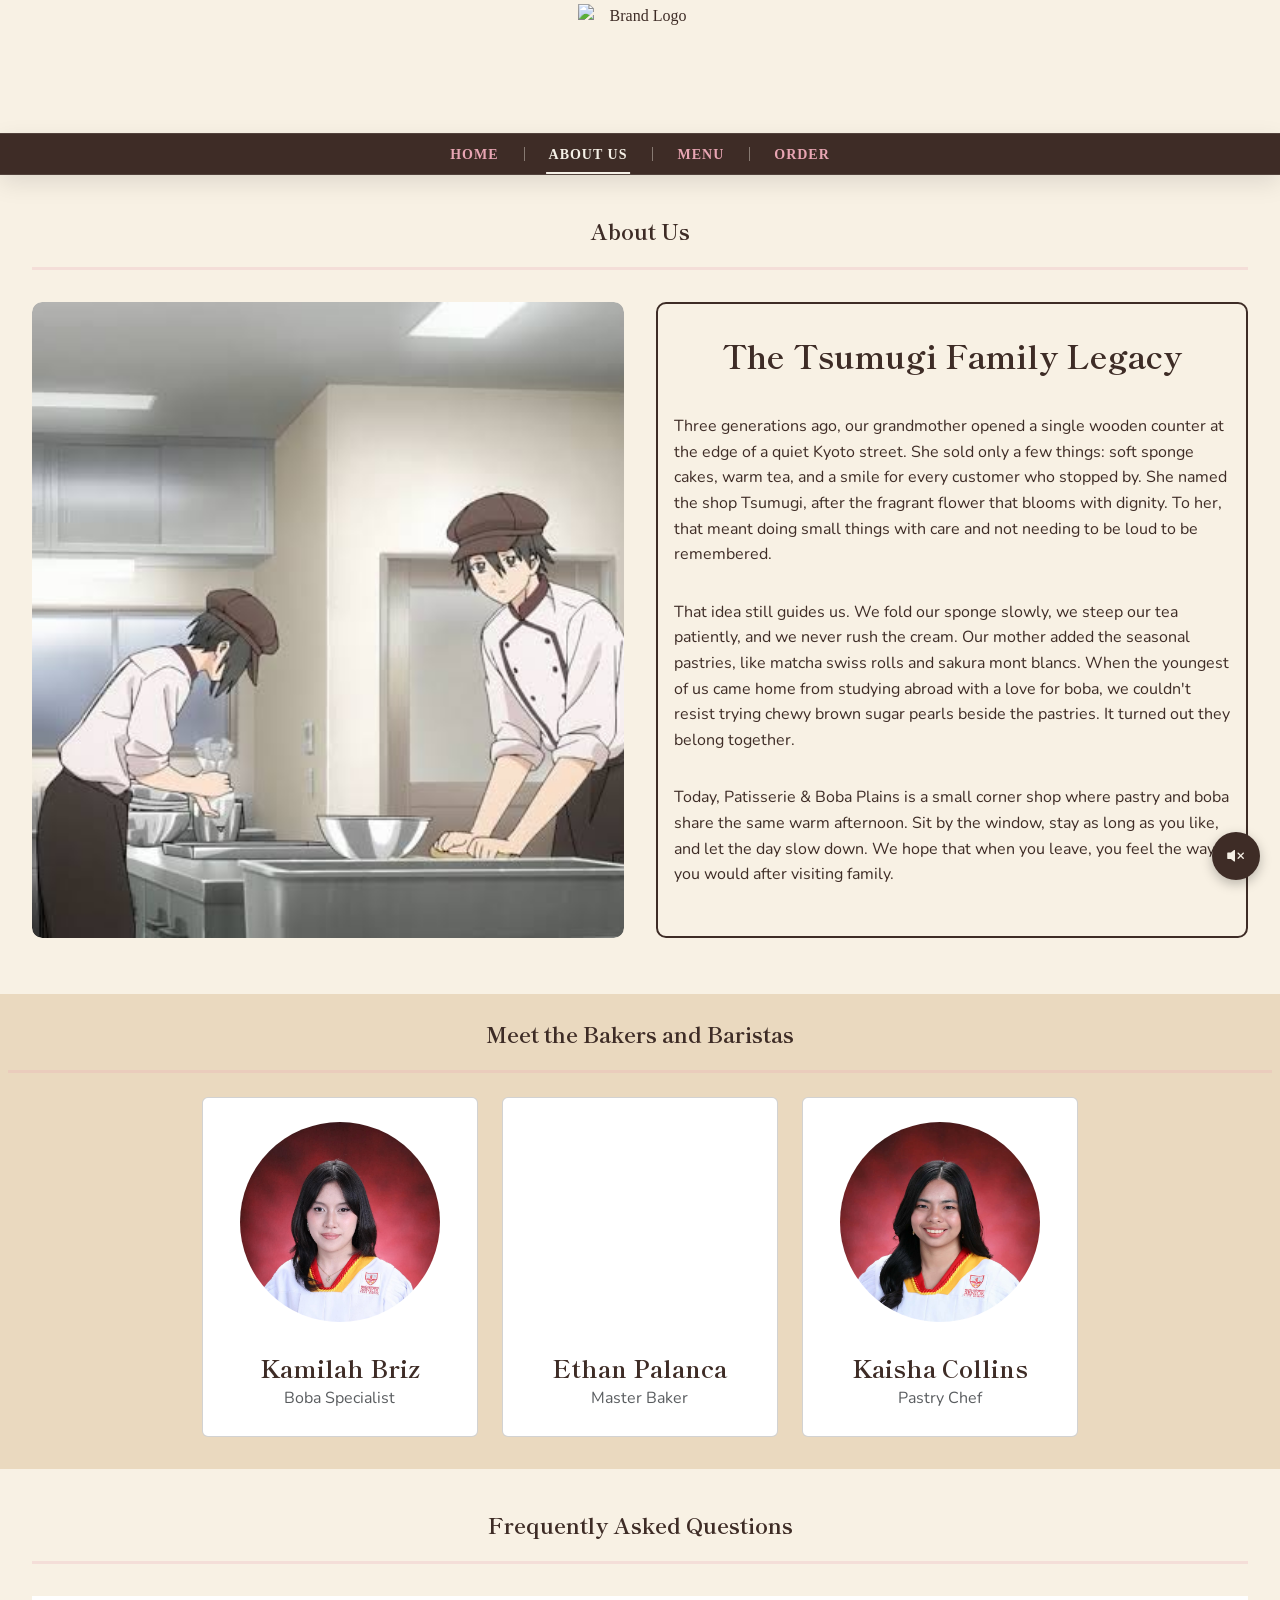
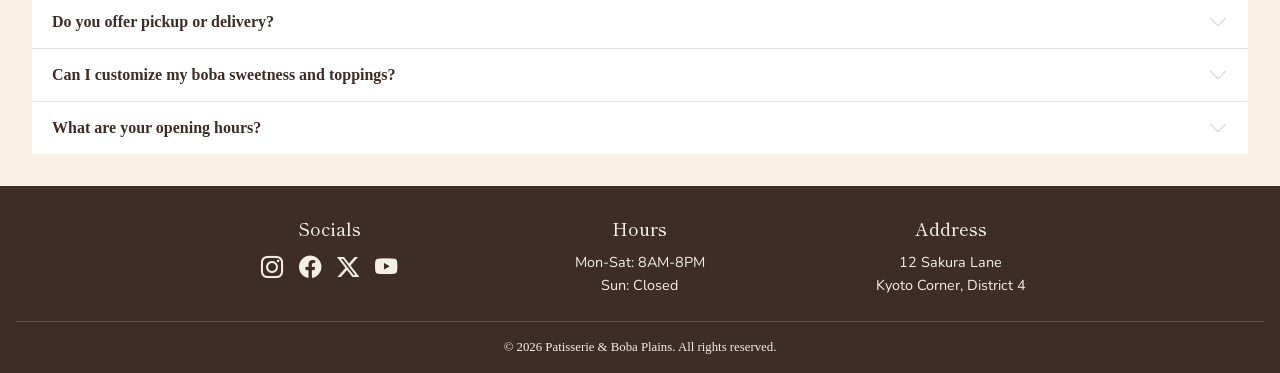
==== about.html @ 4ae6fe19 "FINAL" ====
<!DOCTYPE html>
<html lang="en">
<head>
    <meta charset="UTF-8">
    <meta name="viewport" content="width=device-width, initial-scale=1.0">
    <title>Patisserie &amp; Boba Plains</title>
    <link
        href="https://cdn.jsdelivr.net/npm/bootstrap@5.3.8/dist/css/bootstrap.min.css"
        rel="stylesheet"
        integrity="sha384-sRIl4kxILFvY47J16cr9ZwB07vP4J8+LH7qKQnuqkuIAvNWLzeN8tE5YBujZqJLB"
        crossorigin="anonymous">
    <link rel="stylesheet" href="style.css">
    <link rel="stylesheet" href="https://cdn.jsdelivr.net/npm/bootstrap-icons@1.11.3/font/bootstrap-icons.min.css">
    <link rel="preconnect" href="https://fonts.googleapis.com">
    <link rel="preconnect" href="https://fonts.gstatic.com" crossorigin>
    <link href="https://fonts.googleapis.com/css2?family=Nunito:wght@400;700&family=Shippori+Mincho:wght@400;700&display=swap" rel="stylesheet">
</head>

<body>
    <header>
        <div class="container text-center">
            <img src="images/logo.png" alt="Brand Logo" height="125" width="125">
        </div>
    </header>
    <nav>
        <button class="nav-toggle" aria-label="Toggle menu" aria-expanded="false">
            <span></span>
            <span></span>
            <span></span>
        </button>
        <ul id="nav-links">
            <li><a href="index.html">HOME</a></li>
            <li><a href="about.html" class="active">ABOUT US</a></li>
            <li><a href="menu.html">MENU</a></li>
            <li><a href="order.html">ORDER</a></li>
        </ul>
    </nav>

    <main>
        <div class="first">
            <div class="section-title">About Us</div>
            <hr>
        <div class="story-container">
            <div class="image-cell" id="gc-1">
                <img src="images/kitchen.jpeg" alt="Bakery Image" class="img-fluid">
            </div>
            <div class="cell-content" id="gc-2">
                <h3>The Tsumugi Family Legacy</h3>
            </br>
                <p>Three generations ago, our grandmother opened a single wooden counter at the edge of a quiet Kyoto street. She sold only a few things: soft sponge cakes, warm tea, and a smile for every customer who stopped by. She named the shop Tsumugi, after the fragrant flower that blooms with dignity. To her, that meant doing small things with care and not needing to be loud to be remembered.</p>
                <p>That idea still guides us. We fold our sponge slowly, we steep our tea patiently, and we never rush the cream. Our mother added the seasonal pastries, like matcha swiss rolls and sakura mont blancs. When the youngest of us came home from studying abroad with a love for boba, we couldn't resist trying chewy brown sugar pearls beside the pastries. It turned out they belong together.</p>
                <p>Today, Patisserie & Boba Plains is a small corner shop where pastry and boba share the same warm afternoon. Sit by the window, stay as long as you like, and let the day slow down. We hope that when you leave, you feel the way you would after visiting family.</p>
            </div>
            </div>
        </div>
    </br>
    <div class="second">
        <div class="section-title">Meet the Bakers and Baristas</div>
        <hr>
        <div class="row row-cols-1 row-cols-md-3 g-4 team-row">
        <div class="col">
            <div class="card h-100">
                <img src="images/profile/BRIZ.jpg" class="team-photo rounded-circle mx-auto" alt="...">
            <div class="card-body">
                <h5 class="card-title text-center">Kamilah Briz</h5>
                <p class="card-subtitle mb-2 text-muted text-center">Boba Specialist</p>
            </div>
        </div>
    </div>
        <div class="col">
            <div class="card h-100">
                <img src="images/profile/PALANCA.jpg" class="team-photo rounded-circle mx-auto" alt="...">
                <div class="card-body">
                    <h5 class="card-title text-center">Ethan Palanca</h5>
                    <p class="card-subtitle mb-2 text-muted text-center">Master Baker</p>
                </div>
            </div>
    </div>
        <div class="col">
            <div class="card h-100">
                <img src="images/profile/COLLINS.jpg" class="team-photo rounded-circle mx-auto" alt="...">
                <div class="card-body">
                    <h5 class="card-title text-center">Kaisha Collins</h5>
                    <p class="card-subtitle mb-2 text-muted text-center">Pastry Chef</p>
                </div>
            </div>
        </div>
    </div>
</div>
</div>
    <div class="first">
            <div class="section-title">Frequently Asked Questions</div>
            <hr>
<div class="accordion accordion-flush" id="accordionFlushExample">
    <div class="accordion-item">
        <h2 class="accordion-header">
            <button class="accordion-button collapsed" type="button" data-bs-toggle="collapse" data-bs-target="#flush-collapseOne" aria-expanded="false" aria-controls="flush-collapseOne">
            Do you offer pickup or delivery?
            </button>
        </h2>
    <div id="flush-collapseOne" class="accordion-collapse collapse" data-bs-parent="#accordionFlushExample">
        <div class="accordion-body">Both! When you place your order, choose Pickup to collect it at our counter or Delivery to have it brought to you. Pickup orders are usually ready within 15 to 20 minutes, and delivery times depend on your location.</div>
    </div>
    </div>
        <div class="accordion-item">
        <h2 class="accordion-header">
            <button class="accordion-button collapsed" type="button" data-bs-toggle="collapse" data-bs-target="#flush-collapseTwo" aria-expanded="false" aria-controls="flush-collapseTwo">
            Can I customize my boba sweetness and toppings?
            </button>
        </h2>
        <div id="flush-collapseTwo" class="accordion-collapse collapse" data-bs-parent="#accordionFlushExample">
            <div class="accordion-body">Absolutely. Choose your sweetness level (25%, 50%, 75%, or 100%) and your ice level (less, regular, or none). You can add toppings like tapioca pearls, egg pudding, or grass jelly. Add special requests in the notes box on the order form.</div>
        </div>
    </div>
    <div class="accordion-item">
        <h2 class="accordion-header">
            <button class="accordion-button collapsed" type="button" data-bs-toggle="collapse" data-bs-target="#flush-collapseThree" aria-expanded="false" aria-controls="flush-collapseThree">
            What are your opening hours?
            </button>
        </h2>
        <div id="flush-collapseThree" class="accordion-collapse collapse" data-bs-parent="#accordionFlushExample">
            <div class="accordion-body">We're open Monday to Saturday, 8AM to 8PM, and closed on Sundays. Pastries are baked fresh each morning, so popular items can sell out in the afternoon. Come early for the best selection.</div>
        </div>
    </div>
</div>
    </main>



<footer>
    <div class="footer-grid">

        <div class="footer-col">
            <h4>Socials</h4>
            <ul class="social-links">
                <li><a href="" target="_blank" rel="noopener noreferrer" aria-label="Instagram"><i class="bi bi-instagram"></i></a></li>
                <li><a href="" target="_blank" rel="noopener noreferrer" aria-label="Facebook"><i class="bi bi-facebook"></i></a></li>
                <li><a href="" target="_blank" rel="noopener noreferrer" aria-label="X (Twitter)"><i class="bi bi-twitter-x"></i></a></li>
                <li><a href="" target="_blank" rel="noopener noreferrer" aria-label="YouTube"><i class="bi bi-youtube"></i></a></li>
            </ul>
        </div>

        <div class="footer-col">
            <h4>Hours</h4>
            <p>Mon-Sat: 8AM-8PM<br>Sun: Closed</p>
        </div>

        <div class="footer-col">
            <h4>Address</h4>
            <p>12 Sakura Lane<br>Kyoto Corner, District 4</p>
        </div>

    </div>

    <p class="copyright">&copy; 2026 Patisserie &amp; Boba Plains. All rights reserved.</p>
</footer>

<audio id="bgm" loop>
    <source src="audio/music.mp3" type="audio/mpeg">
    Your browser does not support the audio element.
</audio>

<button id="music-btn" aria-label="Toggle music" aria-pressed="false">
    <i class="bi bi-volume-mute-fill"></i>
</button>

    <script src="https://cdn.jsdelivr.net/npm/bootstrap@5.3.8/dist/js/bootstrap.bundle.min.js"
        integrity="sha384-FKyoEForCGlyvwx9Hj09JcYn3nv7wiPVlz7YYwJrWVcXK/BmnVDxM+D2scQbITxI"
        crossorigin="anonymous">
    </script>
    <script>
        const toggle = document.querySelector('.nav-toggle');
        const links = document.getElementById('nav-links');

        toggle.addEventListener('click', () => {
            const isOpen = links.classList.toggle('open');
            toggle.setAttribute('aria-expanded', isOpen);
        });
    </script>

    <script>
    const bgm = document.getElementById('bgm');
    const musicBtn = document.getElementById('music-btn');
    const icon = musicBtn.querySelector('i');

    bgm.volume = 0.1;

    // Restore the playback position from the last page
    const savedTime = localStorage.getItem('bgmTime');
    if (savedTime) bgm.currentTime = parseFloat(savedTime);

    function setPlaying(isPlaying) {
        icon.className = isPlaying ? 'bi bi-volume-up-fill' : 'bi bi-volume-mute-fill';
        musicBtn.setAttribute('aria-pressed', isPlaying);
        localStorage.setItem('bgmOn', isPlaying);
    }

    // If music was on before, try to resume. The browser may refuse until a click
    if (localStorage.getItem('bgmOn') === 'true') {
        bgm.play().then(() => setPlaying(true)).catch(() => setPlaying(false));
    }

    musicBtn.addEventListener('click', () => {
        if (bgm.paused) {
            bgm.play();
            setPlaying(true);
        } else {
            bgm.pause();
            setPlaying(false);
        }
    });
    setInterval(() => localStorage.setItem('bgmTime', bgm.currentTime), 1000);
    window.addEventListener('beforeunload', () => localStorage.setItem('bgmTime', bgm.currentTime));
    </script>

</body>
</html>
---- style.css ----
:root {
    --primary: #F8F1E4;
    --secondary: #3E2C26;
    --accent: #E8A5B3;
    --card-bg: #d0bcad;
    --inner-box-bg: #FFFFFF;
    --white: #FFFFFF;
    --font-header: "Palatino Linotype", "Book Antiqua", Palatino, serif;
    --font-heading: 'Shippori Mincho', serif;
    --font-body: 'Nunito', sans-serif;
}

*, *::before, *::after {
        box-sizing: border-box;
        margin: 0;
        padding: 0;
}

/* -- DESKTOP DESIGN -- */
header img {
    display: block;
    margin: 0 auto;
}

header {
    padding: 0.25rem 0;
}

body {
    font-family: var(--font-header);
    background-color: var(--primary);
    color: var(--secondary);
    margin: 0;
    padding: 0;

    display: flex;
    flex-direction: column;
    min-height: 100vh;
}

.nav-toggle {
    display: none;
}

nav {
    position: relative;
    width: 100%;
    min-height: 40px;
    padding: 0 1rem;

    display: flex;
    justify-content: center;
    align-items: center;

    background: var(--secondary);
    border-top: 1px solid rgba(255, 255, 255, 0.1);
    border-bottom: 1px solid rgba(255, 255, 255, 0.1);
    box-shadow: 0 8px 25px rgba(0, 0, 0, 0.1);
    z-index: 20;
}

nav ul {
    display: flex;
    list-style: none;
    margin: 0;
    padding: 0;
}

nav li {
    height: 40px;
}

nav li + li {
    position: relative;
}

nav li + li::before {
    content: "";
    position: absolute;
    left: 0;
    top: 50%;
    height: 14px;
    width: 1px;
    background: rgba(245, 240, 230, 0.4);
    transform: translateY(-50%);
}


nav a {
    position: relative;
    height: 100%;
    padding: 0 25px;

    display: flex;
    align-items: center;

    color: var(--accent);
    font-family: var(--font-header);
    font-size: 14px;
    font-weight: bold;
    letter-spacing: 1px;
    text-decoration: none;
    white-space: nowrap;
    transition: 0.3s;
}

nav a:hover {
    color: #F5F0E6;
    background: rgba(255, 255, 255, 0.03);
}

nav a::after {
    content: "";
    position: absolute;
    bottom: 0;
    left: 50%;
    width: 0;
    height: 2px;
    background: #F5F0E6;
    transform: translateX(-50%);
    transition: width 0.3s ease;
}

nav a:hover::after,
nav a.active::after {
    width: 65%;
}

nav a.active {
    color: #F5F0E6;
}

.nav-toggle {
    display: none;
}

.nav-toggle span {
    display: block;
    height: 3px;
    width: 100%;
    background: #F5F0E6;
    border-radius: 2px;
    transition: transform 0.3s ease, opacity 0.3s ease;
}

.nav-toggle[aria-expanded="true"] span:nth-child(1) {
    transform: translateY(8.5px) rotate(45deg);
}
.nav-toggle[aria-expanded="true"] span:nth-child(2) {
    opacity: 0;
}
.nav-toggle[aria-expanded="true"] span:nth-child(3) {
    transform: translateY(-8.5px) rotate(-45deg);
}

main {
    padding: 0;
    flex: 1;
    width: 100%;
}

hr {
    border: none;
    height: 2.5px;
    background-color: var(--accent);
    margin: .5rem 0 2rem;
}

.section-title {
    font-family: var(--font-heading);
    font-size: clamp(1.8rem, 4vw, 2.5rem);
    text-align: center;
    font-weight: bolder;
    color: var(--secondary);
    margin: .5rem 0 1rem;
}

.first {
    padding: 2rem;
}

.order-container {
    max-width: 1200px;
    margin: 0 auto;
    padding: 2.5rem 1.5rem;
}

.sub-heading {
    font-family: var(--font-body);
    color: var(--accent);
    font-weight: 700;
    letter-spacing: 2px;
    font-size: 0.85rem;
    margin-bottom: 0.25rem;
}

.order-header h2 {
    font-family: var(--font-heading);
    color: var(--secondary);
    font-weight: 700;
    font-size: 2.2rem;
}

.order-card {
    background-color: var(--card-bg);
    border-radius: 16px;
    border: 1px solid rgba(62, 44, 38, 0.08);
    box-shadow: 0 10px 30px rgba(62, 44, 38, 0.08);
}

.section-title {
    font-family: var(--font-heading);
    color: var(--secondary);
    font-size: 1.35rem;
    margin-bottom: 1.25rem;
}

.secret-icon-btn {
    background: transparent;
    border: none;
    color: var(--secondary);
    cursor: pointer;
    font-size: 1.3rem;
    padding: 2px 6px;
    border-radius: 50%;
    transition: transform 0.3s ease, background 0.3s ease;
}

.secret-icon-btn:hover {
    background: rgba(232, 165, 179, 0.25);
    transform: scale(1.15) rotate(15deg);
}

.secret-spin {
    animation: secretPulse 0.8s ease-in-out;
}

@keyframes secretPulse {
    0% { transform: scale(1) rotate(0deg); }
    50% { transform: scale(1.4) rotate(180deg); color: #B86B7B; }
    100% { transform: scale(1) rotate(360deg); }
}

.secret-toast {
    background-color: var(--secondary);
    color: #F5F0E6;
    padding: 0.75rem 1.25rem;
    border-radius: 30px;
    max-width: 500px;
    margin: 0 auto 1.5rem auto;
    text-align: center;
    box-shadow: 0 4px 15px rgba(0, 0, 0, 0.15);
    animation: fadeInDown 0.4s ease-out;
}

@keyframes fadeInDown {
    from { opacity: 0; transform: translateY(-10px); }
    to { opacity: 1; transform: translateY(0); }
}

#drinkOptionsGroup {
    transition: opacity 0.3s ease;
}

#drinkOptionsGroup {
    transition: opacity 0.3s ease;
}

.form-control:focus,
.form-select:focus {
    border-color: var(--accent);
    box-shadow: 0 0 0 0.25rem rgba(232, 165, 179, 0.25);
}

.btn-add-item {
    background-color: var(--secondary);
    color: #FFFFFF;
    font-weight: 700;
    border-radius: 8px;
    padding: 0.375rem 0.75rem;
    transition: all 0.3s ease;
}

.btn-add-item:hover {
    background-color: #523b33;
    color: #FFFFFF;
}

.order-preview-banner {
    background-color: var(--primary);
    border-radius: 8px;
    font-family: var(--font-heading);
    font-weight: 700;
    color: var(--secondary);
}

.cart-items-box {
    min-height: 150px;
    max-height: 280px;
    overflow-y: auto;
    border: 1px dashed rgba(62, 44, 38, 0.2);
    border-radius: 8px;
    padding: 0.75rem 1rem;
    background-color: #FFFCF9;
}

.text-accent {
    color: #B86B7B;
}

.prep-badge {
    background-color: #FAF2EC;
    border-radius: 10px;
    font-size: 0.9rem;
    color: var(--secondary);
    border: 1px solid rgba(62, 44, 38, 0.05);
}

.btn-outline-custom {
    border: 1px solid var(--secondary);
    color: var(--secondary);
    font-weight: 700;
    border-radius: 30px;
    padding: 0.5rem 1rem;
}

.btn-check:checked + .btn-outline-custom {
    background-color: var(--secondary);
    color: #FFFFFF;
    border-color: var(--secondary);
}

.btn-order {
    background: linear-gradient(135deg, var(--secondary) 0%, #523b33 100%);
    color: #FFFFFF;
    font-family: var(--font-body);
    font-weight: 700;
    letter-spacing: 1px;
    border: none;
    border-radius: 30px;
    transition: all 0.3s ease;
    box-shadow: 0 4px 12px rgba(62, 44, 38, 0.2);
}

.btn-order:hover {
    background: linear-gradient(135deg, #523b33 0%, #2b1f1b 100%);
    color: #FFFFFF;
    transform: translateY(-2px);
    box-shadow: 0 6px 18px rgba(62, 44, 38, 0.35);
}

.btn-order:active {
    transform: translateY(0);
}

.story-container {
    width: 100%;
    max-width: 100%;
    margin: 0 auto;
    display: grid;
    grid-template-columns: repeat(2, 1fr);
    gap: 2rem;
}

.image-cell {
    border-radius: 10px;
    overflow: hidden;
}

.image-cell img {
    max-width: 100%;
    height: 100%;
    object-fit: cover;
    display: block;
    border-radius: 10px;
}

.cell-content {
    display: flex;
    flex-direction: column;
    justify-content: center;
    align-items: center;
    text-align: left;
    border-radius: 10px;
    padding: 1rem;
    border: 2px solid var(--secondary);
}

.cell-content h3 {
    font-family: var(--font-heading);   
    color: var(--secondary);
    font-weight: bolder;
    font-size: 2rem;
    margin-top: 1rem;
    margin-bottom: 1rem;
    text-align: left;
}

.cell-content p {
    font-family: var(--font-body);
    color: var(--secondary);
    font-size: 1rem;
    line-height: 1.6;   
    text-align: left;
    margin-bottom: 2rem;
}

.card h5 {
    font-family: var(--font-heading);   
    color: var(--secondary);
    font-weight: bolder;
    font-size: 1.5rem;
    margin-top: 1rem;
}

.card p {
    font-family: var(--font-body);
    color: var(--secondary);
    font-size: 1rem;
    line-height: 1.6;   
    text-align: justify;
    margin-bottom: 2rem;
}

.second {
    background-color:#EAD9BF;
    padding: 1rem .5rem 2rem;
}

.second hr {
    margin: 0.75rem 0 1.5rem;
}

.team-photo {
    display: block;
    width: 200px;
    height: 200px;
    object-fit: cover;
    object-position: top;
    margin-top: 1.5rem;
}

.team-row {
    max-width: 900px;
    margin-left: auto;
    margin-right: auto;
}

.accordion-button:not(.collapsed) {
    background: #EAD9BF;
}

.accordion-button {
    font-family: var(--font-header);
    color: var(--secondary);
    font-size: 1rem;
    font-weight: bold;
}

.accordion-button::after {
    filter: invert(1);
}

.accordion-body {
    font-family: var(--font-body);
    color: var(--secondary);
    font-size: 1rem;
    line-height: 1.6;   
    text-align: left;
}

.accordion-button:focus {
    box-shadow: none;
}

.accordion-button:hover {
    background: var(--accent);
    color: var(--secondary);
}

/* =========================================================
   HOME PAGE
   ========================================================= */

.welcome-section {
    min-height: 650px;
    background-size: cover;
    background-position: center;
    position: relative;
}

.welcome-overlay {
    min-height: 650px;
    display: flex;
    align-items: center;
    background: rgba(62, 44, 38, 0.38);
    padding: 60px 8%;
}

.welcome-content {
    max-width: 650px;
    color: #FFFFFF;
}

.home-label {
    margin-bottom: 12px;
    font-family: Arial, sans-serif;
    font-size: 0.78rem;
    font-weight: bold;
    letter-spacing: 3px;
    color: #E8A5B3;
}

.welcome-content h1 {
    margin-bottom: 20px;
    color: #FFFFFF;
    font-family: Georgia, "Times New Roman", serif;
    font-size: clamp(3rem, 7vw, 5.5rem);
    line-height: 1.05;
}

.welcome-description {
    max-width: 500px;
    margin-bottom: 30px;
    color: #FFFFFF;
    font-size: 1.1rem;
    line-height: 1.8;
}

.home-button {
    display: inline-block;
    padding: 13px 26px;
    background-color: #E8A5B3;
    color: #FFFFFF;
    border: 2px solid #E8A5B3;
    border-radius: 30px;
    font-family: var(--font-header);
    font-size: 0.95rem;
    font-weight: bold;
    text-decoration: none;
    transition: background-color 0.3s ease,
                color 0.3s ease,
                transform 0.3s ease;
}

.home-button:hover {
    background-color: #FFFFFF;
    color: #3E2C26;
    transform: translateY(-3px);
}


/* HOME SECTION HEADINGS */

.section-heading {
    max-width: 700px;
    margin: 0 auto 45px;
    text-align: center;
}

.section-heading h2 {
    margin-bottom: 15px;
    font-size: clamp(2rem, 4vw, 3rem);
}

.section-heading > p:last-child {
    font-size: 1rem;
    line-height: 1.7;
}


/* FEATURED MENU */

.featured-menu {
    padding: 90px 7% 100px;
    background-color: #F8F1E4;
}

.menu-cards {
    max-width: 1150px;
    margin: 0 auto;
    display: grid;
    grid-template-columns: repeat(3, 1fr);
    column-gap: 30px;
    row-gap: 55px;
}

.menu-card {
    position: relative;
    overflow: visible;
    background-color: #FFFFFF;
    border: 2px solid #E8A5B3;
    border-radius: 18px;
    box-shadow: 0 7px 18px rgba(62, 44, 38, 0.08);
    transition: transform 0.3s ease,
                box-shadow 0.3s ease;
}

.menu-card:hover {
    transform: translateY(-7px);
    box-shadow: 0 13px 25px rgba(62, 44, 38, 0.13);
}

.menu-card img {
    display: block;
    width: 100%;
    aspect-ratio: 1 / 1;
    object-fit: cover;
    border-radius: 16px 16px 0 0;
    transition: transform 0.4s ease;
}

.menu-card:hover img {
    transform: scale(1.02);
}

.menu-card-content {
    padding: 22px 20px 25px;
    background-color: #FFFFFF;
    border-radius: 0 0 16px 16px;
}

.card-category {
    margin-bottom: 8px;
    font-family: Arial, sans-serif;
    color: #E8A5B3;
    font-size: 0.7rem;
    font-weight: bold;
    letter-spacing: 2px;
}

.menu-card h3 {
    margin-bottom: 10px;
    font-size: 1.2rem;
    line-height: 1.3;
}

.menu-card-content > p:last-child {
    color: #6B5A52;
    font-size: 0.9rem;
    line-height: 1.6;
}


/* HEART BADGE FOR FEATURED CARDS */

.menu-card::after {
    content: "";
    position: absolute;
    left: 50%;
    bottom: -18px;
    width: 38px;
    height: 38px;
    transform: translateX(-50%);
    background-color: #FFFFFF;
    border: 2px solid #E8A5B3;
    border-radius: 50%;
    box-shadow: 0 4px 10px rgba(62, 44, 38, 0.10);
    z-index: 5;
}

.menu-card::before {
    content: "❤︎⁠";
    position: absolute;
    left: 50%;
    bottom: -18px;
    transform: translateX(-50%);
    color: #E8A5B3;
    font-size: 1.15rem;
    line-height: 1;
    width: 38px;
    height: 38px;
    display: flex;
    align-items: center;
    justify-content: center;
    z-index: 6;
}


/* VIEW FULL MENU BUTTON */

.featured-button-container {
    margin-top: 60px;
    text-align: center;
}

.secondary-button {
    display: inline-block;
    padding: 12px 25px;
    background-color: #3E2C26;
    color: #FFFFFF;
    border: 2px solid #3E2C26;
    border-radius: 30px;
    font-family: var(--font-header);
    font-size: 0.95rem;
    font-weight: bold;
    text-decoration: none;
    transition: background-color 0.3s ease,
                color 0.3s ease,
                transform 0.3s ease;
}

.secondary-button:hover {
    background-color: #FFFFFF;
    color: #E8A5B3;
    transform: translateY(-3px);
}


/* ATMOSPHERE */

.atmosphere {
    min-height: 550px;
    padding: 90px 7%;
    display: grid;
    grid-template-columns: 1fr 1fr;
    gap: 70px;
    align-items: center;
    background-color: #FFFFFF;
}

.atmosphere-image {
    width: 100%;
}

.atmosphere-image img {
    display: block;
    width: 100%;
    aspect-ratio: 4 / 3;
    object-fit: cover;
    border-radius: 20px;
    box-shadow: 0 10px 25px rgba(62, 44, 38, 0.10);
}

.atmosphere-content {
    max-width: 520px;
}

.atmosphere-content h2 {
    margin-bottom: 22px;
    font-size: clamp(2rem, 4vw, 3rem);
    line-height: 1.2;
}

.atmosphere-content p:not(.home-label) {
    margin-bottom: 18px;
    color: #6B5A52;
    font-size: 1rem;
    line-height: 1.8;
}


/* WHY CHOOSE US */

.why-us {
    padding: 90px 7% 100px;
    background-color: #F8F1E4;
}

.reasons {
    max-width: 1050px;
    margin: 0 auto;
    display: grid;
    grid-template-columns: repeat(3, 1fr);
    gap: 35px;
}

.reason {
    padding: 35px 25px;
    text-align: center;
    background-color: #FFFFFF;
    border: 2px solid #E8A5B3;
    border-radius: 18px;
    box-shadow: 0 6px 16px rgba(62, 44, 38, 0.06);
    transition: transform 0.3s ease,
                box-shadow 0.3s ease;
}

.reason:hover {
    transform: translateY(-6px);
    box-shadow: 0 12px 24px rgba(62, 44, 38, 0.10);
}

.reason-icon {
    width: 65px;
    height: 65px;
    margin: 0 auto 20px;
    display: flex;
    align-items: center;
    justify-content: center;
    background-color: #F8F1E4;
    border: 2px solid #E8A5B3;
    border-radius: 50%;
    font-size: 1.8rem;
}

.reason h3 {
    margin-bottom: 12px;
    font-size: 1.25rem;
}

.reason p {
    color: #6B5A52;
    font-size: 0.95rem;
    line-height: 1.7;
}


/* =========================================================
   MENU PAGE
   ========================================================= */


/* CATEGORY DROPDOWN */

.menu-dropdown {
    width: 100%;
    padding: 35px 7% 0;
    background-color: #F8F1E4;
}

.category-dropdown {
    padding: 13px 26px;
    background-color: #E8A5B3;
    color: #FFFFFF;
    border: 2px solid #E8A5B3;
    border-radius: 30px;
    font-family: var(--font-header);
    font-size: 0.95rem;
    font-weight: bold;
    transition: background-color 0.3s ease,
                color 0.3s ease,
                transform 0.3s ease;
}

.category-dropdown:hover,
.category-dropdown:focus {
    background-color: #FFFFFF;
    color: #3E2C26;
    border-color: #E8A5B3;
    transform: translateY(-3px);
    box-shadow: none;
}

.category-dropdown::after {
    margin-left: 10px;
}

.menu-dropdown .dropdown-menu {
    min-width: 190px;
    margin-top: 10px;
    padding: 8px;
    background-color: #FFFFFF;
    border: 2px solid #E8A5B3;
    border-radius: 14px;
    box-shadow: 0 8px 20px rgba(62, 44, 38, 0.12);
}

.menu-dropdown .dropdown-item {
    padding: 10px 14px;
    color: #3E2C26;
    font-family: var(--font-header);
    font-size: 0.9rem;
    font-weight: bold;
    border-radius: 9px;
    transition: background-color 0.2s ease,
                color 0.2s ease;
}

.menu-dropdown .dropdown-item:hover {
    background-color: #F8F1E4;
    color: #3E2C26;
}

.menu-dropdown .dropdown-item.active {
    background-color: #E8A5B3;
    color: #FFFFFF;
}


/* MENU HEADER */

.menu-header {
    padding: 55px 7% 45px;
    text-align: center;
    background-color: #F8F1E4;
}

.menu-label {
    margin-bottom: 12px;
    font-family: Arial, sans-serif;
    color: #E8A5B3;
    font-size: 0.78rem;
    font-weight: bold;
    letter-spacing: 3px;
}

.menu-header h1 {
    margin-bottom: 15px;
    font-size: clamp(2.5rem, 5vw, 4rem);
}

.menu-header > p:last-child {
    max-width: 650px;
    margin: 0 auto;
    color: #6B5A52;
    line-height: 1.7;
}


/* PRODUCT GRID */

.product-grid {
    padding: 20px 7% 90px;
    display: grid;
    grid-template-columns: repeat(4, 1fr);
    column-gap: 30px;
    row-gap: 55px;
    background-color: #F8F1E4;
}

.product-card {
    position: relative;
    overflow: visible;
    background-color: #FFFFFF;
    border: 2px solid #E8A5B3;
    border-radius: 18px;
    box-shadow: 0 6px 16px rgba(62, 44, 38, 0.07);
    transition: transform 0.3s ease,
                box-shadow 0.3s ease;
}

.product-card:hover {
    transform: translateY(-6px);
    box-shadow: 0 12px 24px rgba(62, 44, 38, 0.12);
}

.product-image {
    display: block;
    width: 100%;
    aspect-ratio: 1 / 1;
    object-fit: cover;
    border-radius: 16px 16px 0 0;
}

.product-info {
    padding: 20px;
}

.product-category {
    margin-bottom: 8px;
    font-family: Arial, sans-serif;
    color: #E8A5B3;
    font-size: 0.7rem;
    font-weight: bold;
    letter-spacing: 2px;
}

.product-info h3 {
    margin-bottom: 10px;
    font-size: 1.15rem;
}

.product-info > p:not(.product-category) {
    color: #6B5A52;
    font-size: 0.9rem;
    line-height: 1.6;
}

.product-price {
    display: block;
    margin-top: 15px;
    color: #3E2C26;
    font-weight: bold;
}


/* PRODUCT HEART BADGE */

.product-card::after {
    content: "";
    position: absolute;
    left: 50%;
    bottom: -18px;
    width: 38px;
    height: 38px;
    transform: translateX(-50%);
    background-color: #FFFFFF;
    border: 2px solid #E8A5B3;
    border-radius: 50%;
    box-shadow: 0 4px 10px rgba(62, 44, 38, 0.10);
    z-index: 5;
}

.product-card::before {
    content: "❤︎⁠";
    position: absolute;
    left: 50%;
    bottom: -18px;
    transform: translateX(-50%);
    color: #E8A5B3;
    font-size: 1.15rem;
    line-height: 1;
    width: 38px;
    height: 38px;
    display: flex;
    align-items: center;
    justify-content: center;
    z-index: 6;
}


/* CENTER LAST TWO CARDS ON ALL MENU PAGE ONLY */

.all-menu .product-card:nth-last-child(2) {
    grid-column: 2;
}

.all-menu .product-card:last-child {
    grid-column: 3;
}


/* ========================================
   ADD-ONS LIST
   ======================================== */

.addons-list {
    margin: 25px 0 18px;
    padding-left: 25px;
    list-style: none;
}

.addons-card h3 {
    margin-top: 0;
    margin-bottom: 10px;
    font-family: var(--font-header);
    font-size: 1.15rem;
    line-height: 1.2;
}

.addons-list li {
    position: relative;
    margin-bottom: 7px;
    padding-left: 22px;
    color: #3E2C26;
    font-family: var(--font-body);
    font-size: 0.85rem;
    font-weight: bold;
    line-height: 1.5;
}

.addons-list li::before {
    content: "♡";
    position: absolute;
    left: 0;
    top: 0;
    color: #E8A5B3;
    font-size: 0.95rem;
}

.product-price {
    display: block;
    margin-top: 12px;
    color: #E8A5B3;
    font-family: var(--font-header);
    font-size: 0.85rem;
    font-weight: bold;
}


/* =========================================================
   NUTRITION & ALLERGEN MATRIX
   ========================================================= */

.nutrition-section {
    padding: 80px 7%;
    background-color: #FFFFFF;
}

.nutrition-section h2 {
    margin-bottom: 15px;
    text-align: center;
    font-size: clamp(2rem, 4vw, 3rem);
}

.nutrition-section > p {
    max-width: 650px;
    margin: 0 auto 35px;
    text-align: center;
    color: #6B5A52;
    line-height: 1.7;
}

.nutrition-table-wrapper {
    width: 100%;
    overflow-x: auto;
}

.nutrition-table {
    width: 100%;
    min-width: 700px;
    border-collapse: collapse;
    background-color: #FFFFFF;
}

.nutrition-table th,
.nutrition-table td {
    padding: 14px 16px;
    border: 1px solid #E8A5B3;
    text-align: left;
}

.nutrition-table th {
    background-color: #3E2C26;
    color: #FFFFFF;
    font-family: Arial, sans-serif;
    font-size: 0.8rem;
    letter-spacing: 1px;
}

.nutrition-table tr:nth-child(even) {
    background-color: #F8F1E4;
}

#music-btn {
    position: fixed;
    bottom: 1.25rem;
    right: 1.25rem;
    width: 48px;
    height: 48px;
    border: none;
    border-radius: 50%;
    background: var(--secondary);
    color: #F5F0E6;
    font-size: 1.3rem;
    cursor: pointer;
    box-shadow: 0 4px 12px rgba(0, 0, 0, 0.25);
    z-index: 100;
    transition: background 0.3s ease, transform 0.3s ease;
}

#music-btn:hover {
    background: var(--accent);
    transform: scale(1.08);
}

footer {
    background: var(--secondary);
    color: #F5F0E6;
    padding: 2rem 1rem 1rem;
}

.footer-grid {
    display: grid;
    grid-template-columns: repeat(3, 1fr);
    gap: 2rem;
    max-width: 900px;
    margin: 0 auto;
    text-align: center;
}

.footer-col h4 {
    font-family: var(--font-heading);
    font-size: 1.1rem;
    margin-bottom: 0.75rem;
}

.footer-col p {
    font-family: var(--font-body);
    margin: 0;
    font-size: 0.9rem;
    line-height: 1.6;
}

.social-links {
    display: flex;
    justify-content: center;
    gap: 1rem;
    list-style: none;
    margin: 0;
    padding: 0;
}

.social-links a {
    color: #F5F0E6;
    font-size: 1.4rem;
    text-decoration: none;
    transition: color 0.3s ease, transform 0.3s ease;
}

.social-links a:hover {
    color: var(--accent);
    transform: translateY(-3px);
}

.copyright {
    text-align: center;
    font-size: 0.8rem;
    margin: 1.5rem 0 0;
    padding-top: 1rem;
    border-top: 1px solid rgba(245, 240, 230, 0.2);
}

/* -- MOBILE DESIGN -- */
@media (max-width: 768px) {
    nav {
        flex-direction: column;
        align-items: stretch;
        padding: 0;
    }

    .nav-toggle {
        display: flex;
        flex-direction: column;
        justify-content: space-between;
        align-self: flex-end;
        width: 28px;
        height: 20px;
        margin: 10px 16px;
        padding: 0;
        background: none;
        border: none;
        cursor: pointer;
    }

    nav ul {
        display: flex;
        flex-direction: column;
        overflow: hidden;
        max-height: 0;
        opacity: 0;
        transition: max-height 0.3s ease, opacity 0.3s ease;
    }

    nav ul.open {
        max-height: 400px;
        opacity: 1;
    }

    nav li {
        height: 48px;
    }

    nav a {
        justify-content: center;
    }

    nav li + li::before {
        display: none;           
    }

    nav a:hover::after,
    nav a.active::after {
        width: 40px;
    }

    .footer-grid {
        grid-template-columns: 1fr;
    }

    .story-container {
        grid-template-columns: 1fr;
    }

    .image-cell {
        min-height: 220px;
    }

    .cell-content p {
        text-align: left;
    }

    .cell-content h1 {
        font-size: 1.8rem;
    }
    
    #music-btn {
    width: 42px;
    height: 42px;
    opacity: 0.85;
    }

    footer {
    padding-bottom: 4rem;   
    }

    .team-photo {
    display: block;
    width: 45%;
    height: 200px;
    object-fit: cover;
    object-position: top;
    margin-top: 1.5rem;
    }

    /* ========================================
       HOME MOBILE
       ======================================== */

    .welcome-section {
        min-height: 580px;
    }

    .welcome-overlay {
        min-height: 580px;
        padding: 50px 7%;
    }

    .welcome-content h1 {
        font-size: 3rem;
    }

    .menu-cards {
        grid-template-columns: repeat(2, 1fr);
        column-gap: 20px;
        row-gap: 55px;
    }

    .atmosphere {
        grid-template-columns: 1fr;
        gap: 40px;
        padding: 70px 7%;
    }

    .atmosphere-content {
        max-width: none;
    }

    .reasons {
        grid-template-columns: 1fr;
        max-width: 500px;
    }


    /* ========================================
       MENU MOBILE
       ======================================== */

    .product-grid {
        grid-template-columns: repeat(2, 1fr);
        column-gap: 20px;
        row-gap: 55px;
        padding-left: 5%;
        padding-right: 5%;
    }

    /*
       Cards in the same row remain equal in height.
       This allows the Thai Milktea card to match
       the Add-Ons card when they share a row.
    */

    .product-card {
        height: 100%;
    }

    .product-image {
        display: block;
        width: 100%;
        aspect-ratio: 1 / 1;
        object-fit: cover;
    }

    .product-info {
        padding: 17px;
    }

    .product-category {
        margin-bottom: 8px;
        font-size: 0.65rem;
        letter-spacing: 1.5px;
    }

    .product-info h3 {
        margin-bottom: 10px;
        font-size: 1.05rem;
        line-height: 1.2;
    }

    .product-info > p:not(.product-category) {
        font-size: 0.82rem;
        line-height: 1.5;
    }

    .product-price {
        margin-top: 12px;
        font-size: 0.8rem;
    }


    /* ========================================
       CATEGORY DROPDOWN MOBILE
       ======================================== */

    .menu-dropdown {
        padding: 25px 5% 0;
    }

    .category-dropdown {
        padding: 12px 22px;
        font-size: 0.9rem;
    }

    .menu-dropdown .dropdown-menu {
        min-width: 180px;
    }

    .menu-dropdown .dropdown-item {
        padding: 9px 12px;
        font-size: 0.85rem;
    }


    /* ========================================
       MENU HEADER MOBILE
       ======================================== */

    .menu-header {
        padding: 45px 7% 35px;
    }

    .menu-header h1 {
        font-size: 2.6rem;
    }


    /* ========================================
       ADD-ONS MOBILE
       ======================================== */

    .addons-card {
        height: 100%;
    }

    .addons-card h3 {
        margin-top: 0;
        margin-bottom: 10px;
        font-family: var(--font-header);
        font-size: 1.05rem;
        line-height: 1.2;
    }

    .addons-list {
        margin: 25px 0 18px;
        padding-left: 20px;
    }

    .addons-list li {
        margin-bottom: 6px;
        padding-left: 20px;
        color: #3E2C26;
        font-family: var(--font-body);
        font-size: 0.78rem;
        font-weight: bold;
        line-height: 1.45;
    }

    .addons-list li::before {
        font-size: 0.85rem;
    }


    /* ========================================
       NUTRITION SECTION MOBILE
       ======================================== */

    .nutrition-section {
        padding: 65px 5%;
    }

    .nutrition-section h2 {
        font-size: 2rem;
    }

    .nutrition-section > p {
        font-size: 0.9rem;
    }

    .nutrition-table-wrapper {
        overflow-x: auto;
    }

    .nutrition-table {
        min-width: 650px;
    }


    /* ========================================
       MUSIC BUTTON MOBILE
       ======================================== */

    #music-btn {
        width: 42px;
        height: 42px;
        opacity: 0.85;
    }


    /* ========================================
       FOOTER MOBILE
       ======================================== */

    .footer-grid {
        grid-template-columns: 1fr;
        gap: 1.5rem;
    }
}


/* =========================================================
   SMALL MOBILE
   ========================================================= */

@media (max-width: 450px) {

    /* ========================================
       MENU GRID — SMALL SCREENS
       ======================================== */

    .product-grid {
        grid-template-columns: repeat(2, 1fr);
        max-width: 100%;
        margin: 0 auto;
        padding-left: 6%;
        padding-right: 6%;
        column-gap: 15px;
        row-gap: 55px;
    }

    /*
       Do not use a fixed or minimum height.
       The grid controls the row height naturally.
    */

    .product-card {
        height: 100%;
    }

    .product-image {
        aspect-ratio: 1 / 1;
        object-fit: cover;
    }


    /* ========================================
       PRODUCT CONTENT — SMALL SCREENS
       ======================================== */

    .product-info {
        padding: 15px;
    }

    .product-category {
        margin-bottom: 8px;
        font-size: 0.6rem;
        letter-spacing: 1.5px;
    }

    .product-info h3 {
        margin-bottom: 10px;
        font-size: 1rem;
        line-height: 1.2;
    }

    .product-info > p:not(.product-category) {
        font-size: 0.78rem;
        line-height: 1.5;
    }

    .product-price {
        margin-top: 12px;
        font-size: 0.75rem;
    }


    /* ========================================
       ADD-ONS — SMALL SCREENS
       ======================================== */

    .addons-card {
        height: 100%;
    }

    .addons-card h3 {
        margin-top: 0;
        margin-bottom: 10px;
        font-size: 1rem;
        line-height: 1.2;
    }

    .addons-list {
        margin: 25px 0 18px;
        padding-left: 17px;
    }

    .addons-list li {
        margin-bottom: 6px;
        padding-left: 18px;
        font-size: 0.72rem;
        line-height: 1.4;
    }

    .addons-list li::before {
        font-size: 0.8rem;
    }   
}
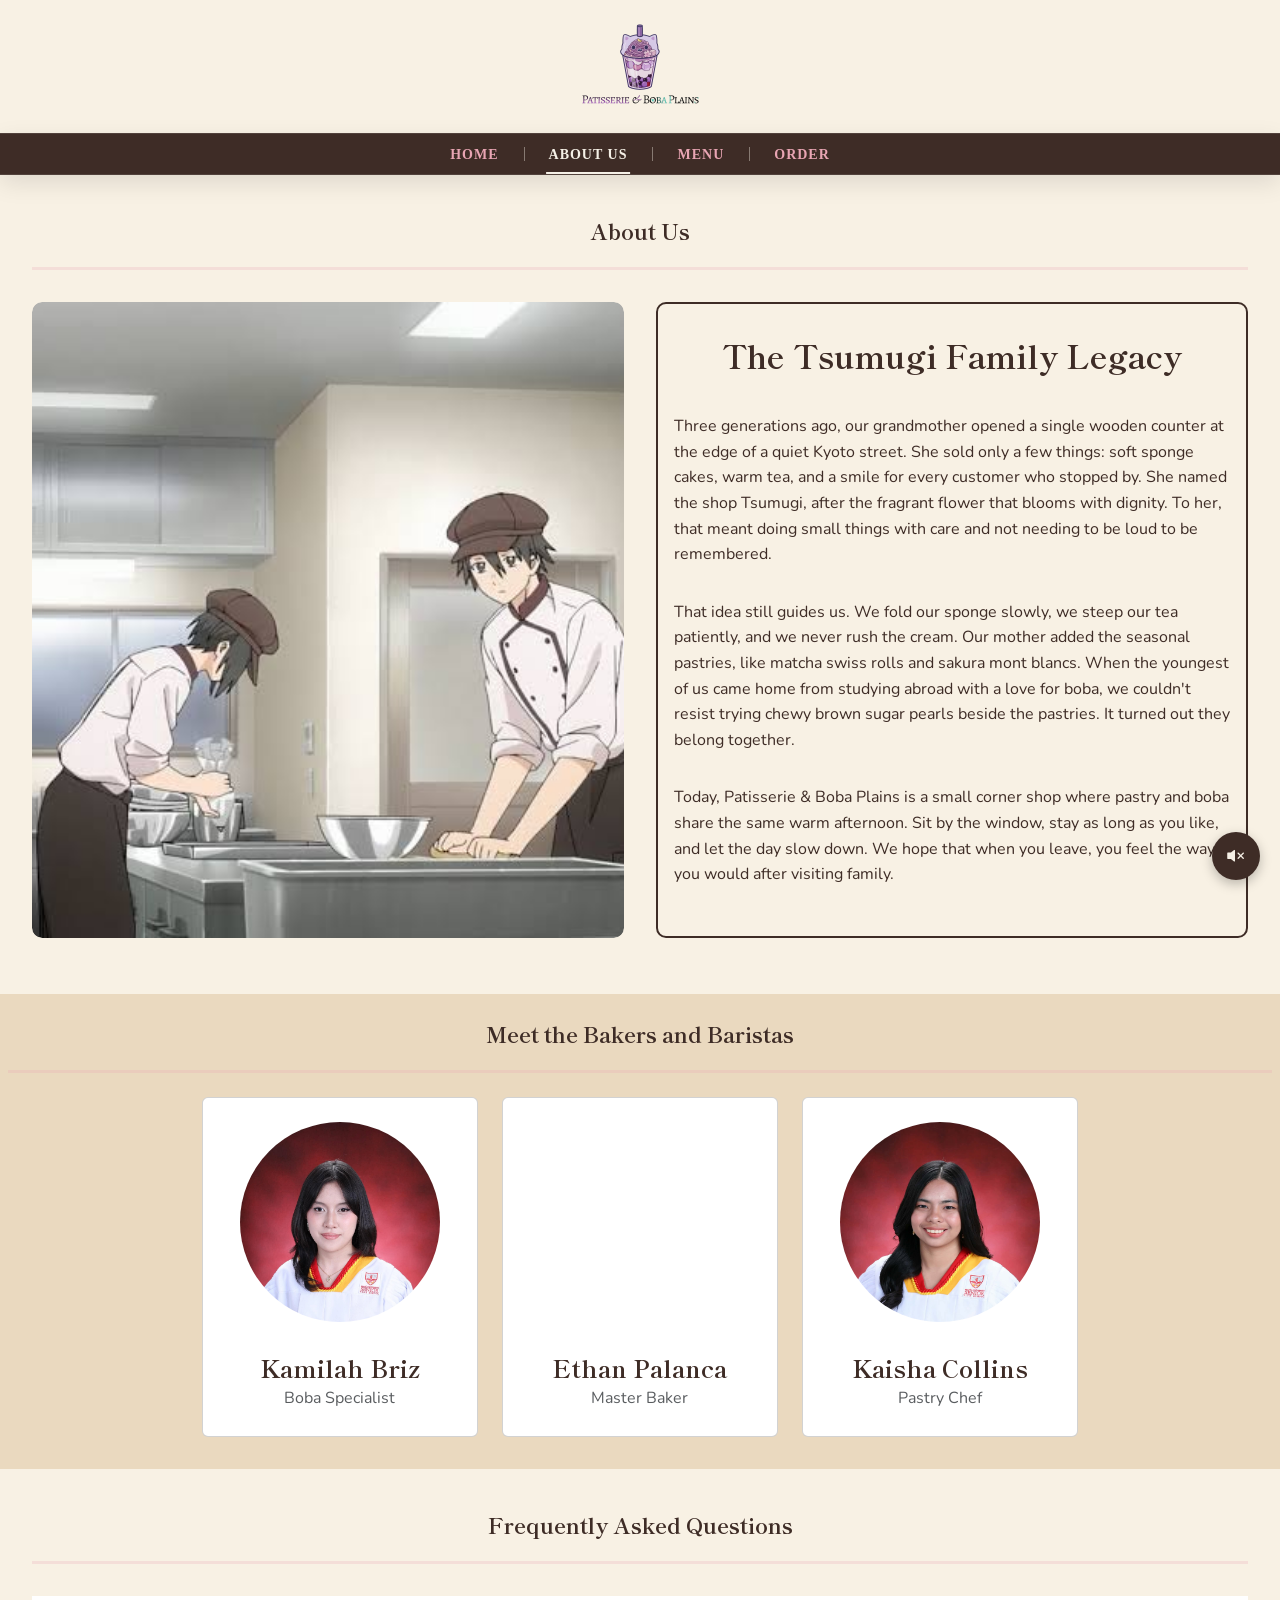
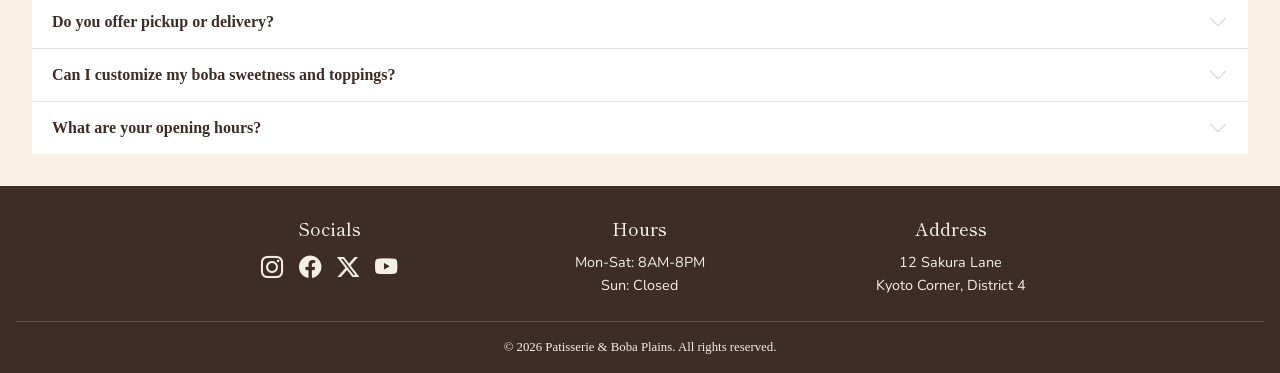
==== commit b081ebb0: "FINAL UPDATE" ====
--- a/about.html
+++ b/about.html
@@ -19,7 +19,7 @@
 <body>
     <header>
         <div class="container text-center">
-            <img src="images/logo.png" alt="Brand Logo" height="125" width="125">
+            <img src="images/LOGO.png" alt="Brand Logo" height="125" width="125">
         </div>
     </header>
     <nav>
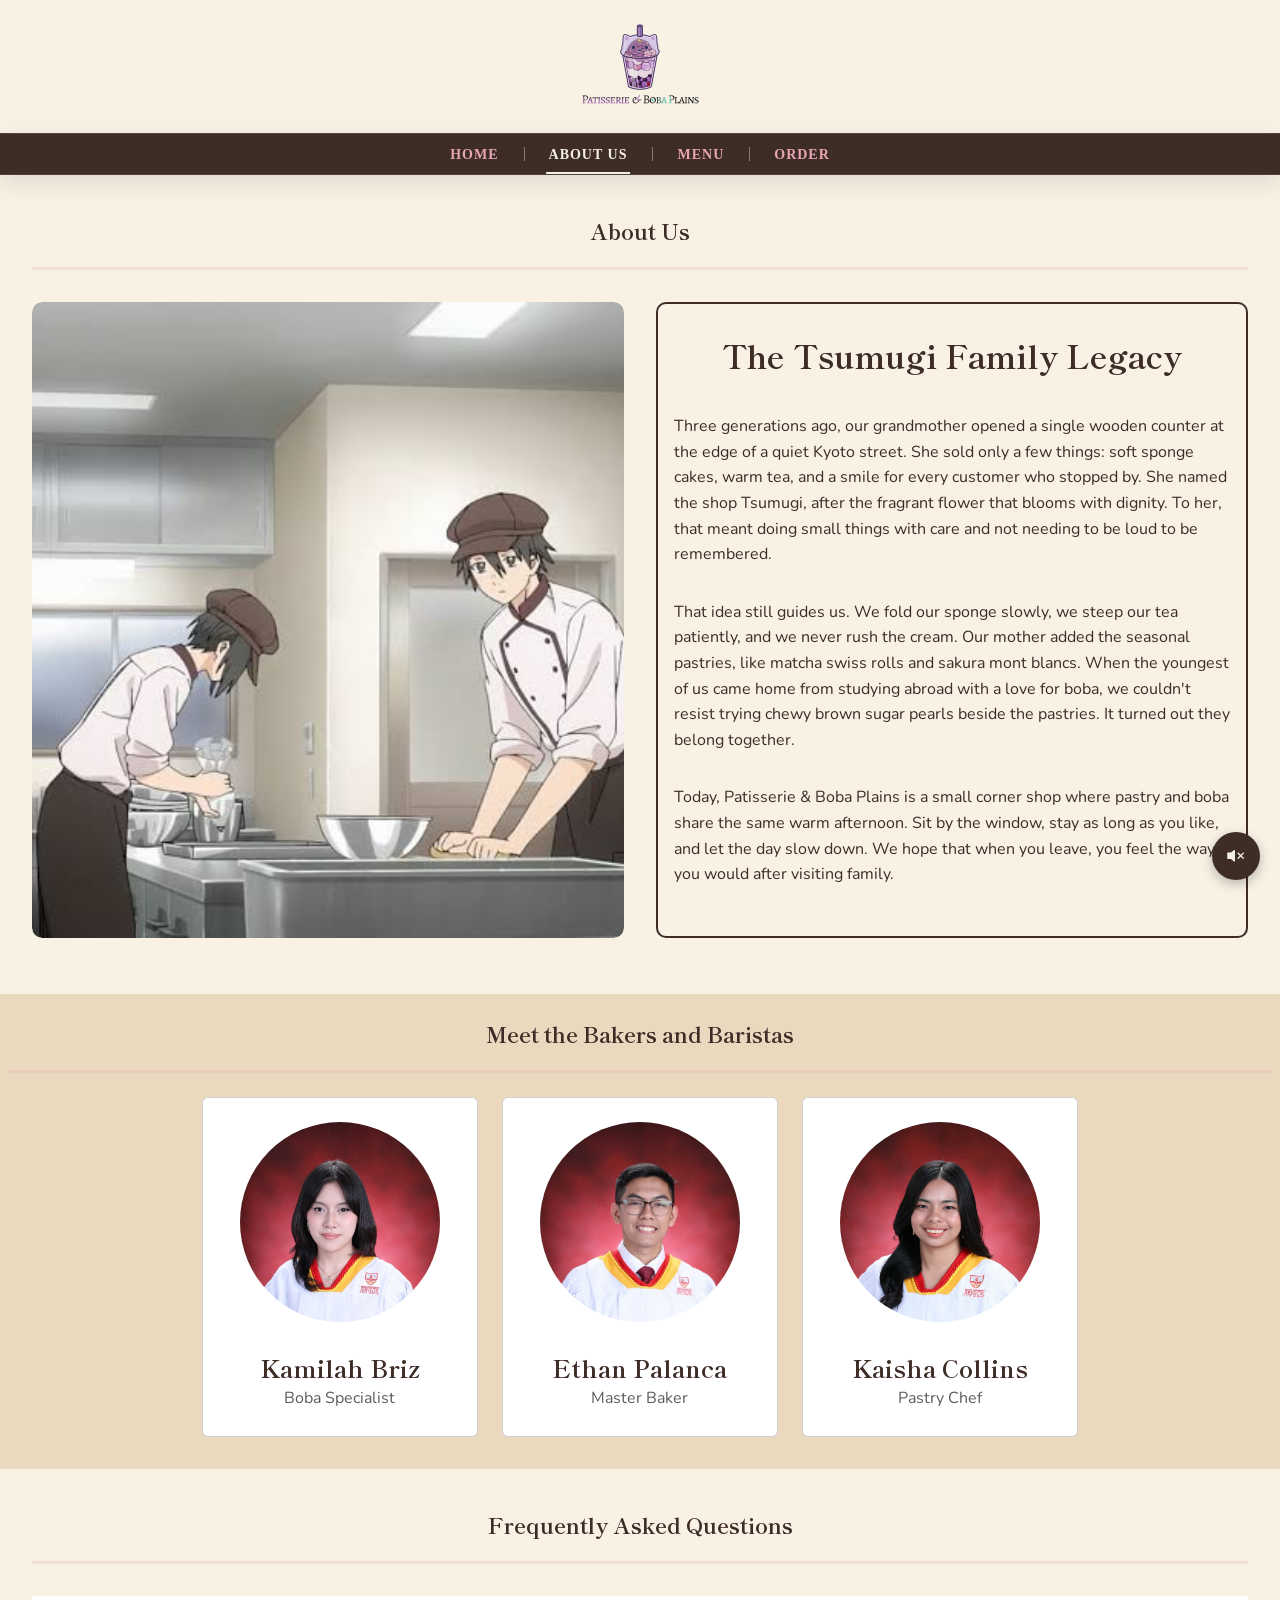
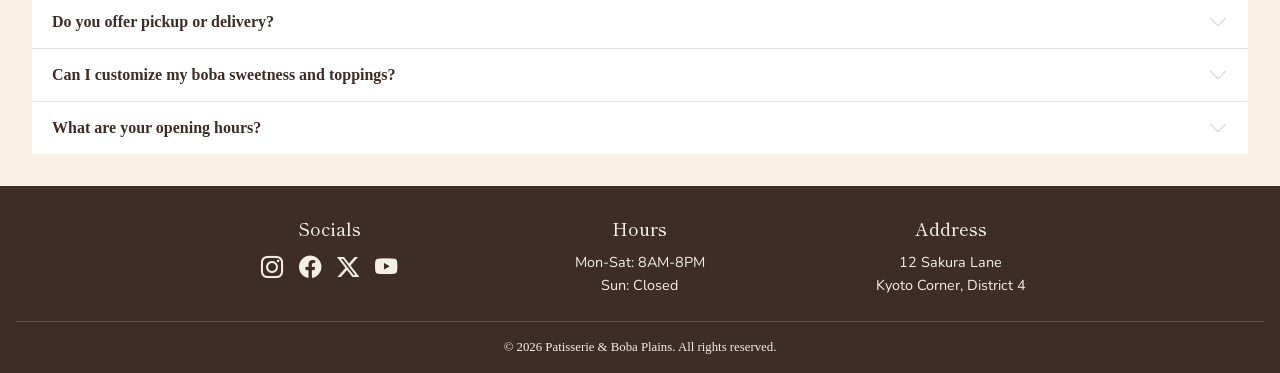
==== commit 72132094: "Update about.html" ====
--- a/about.html
+++ b/about.html
@@ -69,7 +69,7 @@
     </div>
         <div class="col">
             <div class="card h-100">
-                <img src="images/profile/PALANCA.jpg" class="team-photo rounded-circle mx-auto" alt="...">
+                <img src="images/profile/PALANCA.JPG" class="team-photo rounded-circle mx-auto" alt="...">
                 <div class="card-body">
                     <h5 class="card-title text-center">Ethan Palanca</h5>
                     <p class="card-subtitle mb-2 text-muted text-center">Master Baker</p>
